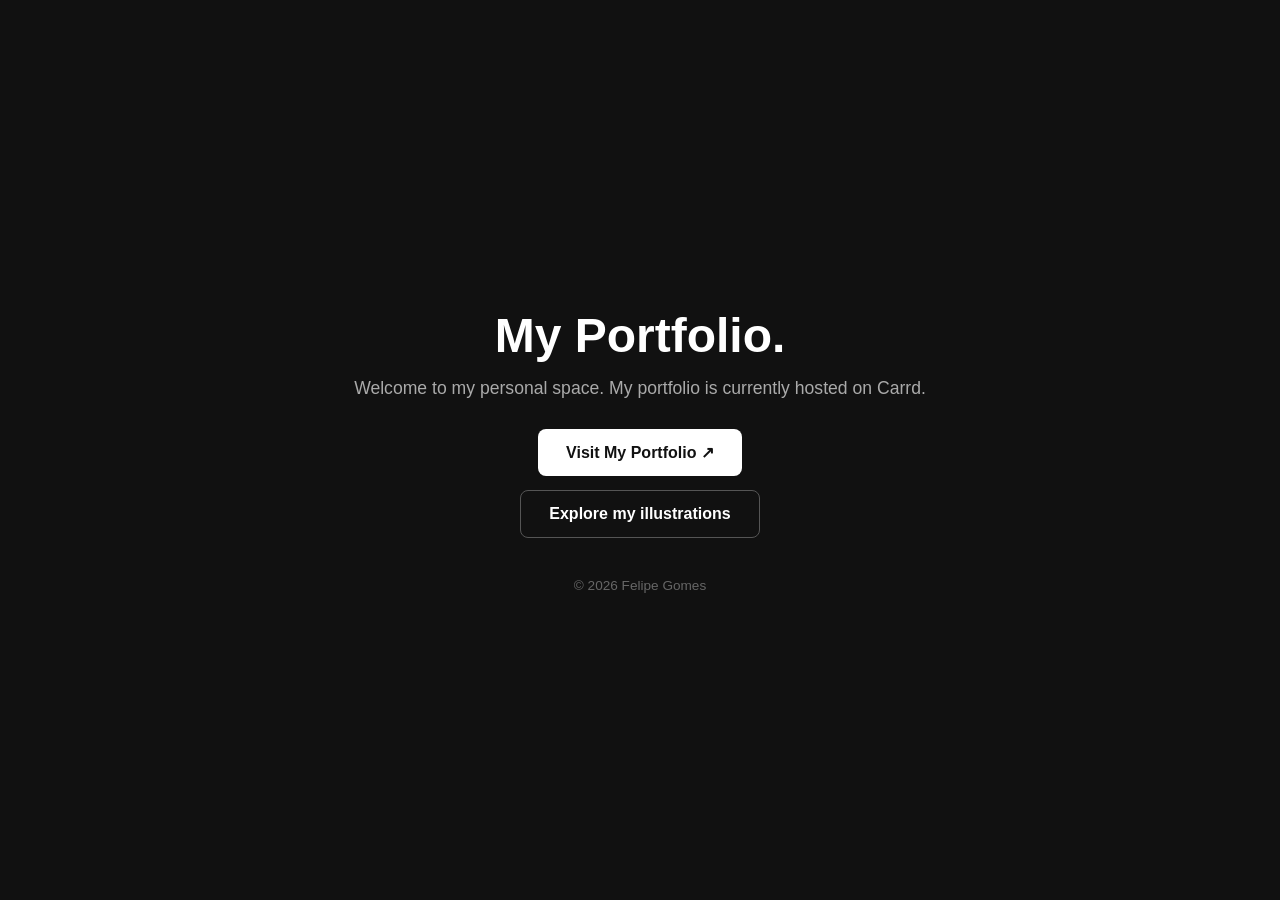
==== index.html @ 2821dc59 "Create art page" ====
<!DOCTYPE html>
<html lang="en">
<head>
  <meta charset="UTF-8">
  <meta name="viewport" content="width=device-width, initial-scale=1.0">
  <title>My Portfolio</title>

  <style>
    * {
      margin: 0;
      padding: 0;
      box-sizing: border-box;
    }

    body {
      font-family: Arial, sans-serif;
      background: #111;
      color: #fff;
      min-height: 100vh;
      display: flex;
      justify-content: center;
      align-items: center;
      text-align: center;
      padding: 20px;
    }

    .container {
      max-width: 600px;
    }

    h1 {
      font-size: 3rem;
      margin-bottom: 15px;
    }

    p {
      color: #aaa;
      font-size: 1.1rem;
      margin-bottom: 30px;
    }

    a {
      display: inline-block;
      background: #fff;
      color: #111;
      padding: 14px 28px;
      border-radius: 8px;
      text-decoration: none;
      font-weight: bold;
      transition: 0.3s;
    }

    a:hover {
      background: #ccc;
      transform: translateY(-3px);
    }

    .gallery-link {
      display: block;
      width: fit-content;
      margin: 14px auto 0;
      border: 1px solid #555;
      background: transparent;
      color: #fff;
    }

    .gallery-link:hover {
      background: #292929;
    }

    footer {
      margin-top: 40px;
      font-size: 0.85rem;
      color: #666;
    }
  </style>
</head>

<body>
  <main class="container">
    <h1>My Portfolio.</h1>
    <p>
      Welcome to my personal space.
      My portfolio is currently hosted on Carrd.
    </p>

    <a href="https://satsuyafrango.carrd.co/"
       target="_blank"
       rel="noopener noreferrer">
      Visit My Portfolio ↗
    </a>

    <a class="gallery-link" href="artpage.html">
      Explore my illustrations
    </a>

    <footer>
      © 2026 Felipe Gomes
    </footer>
  </main>
</body>
</html>
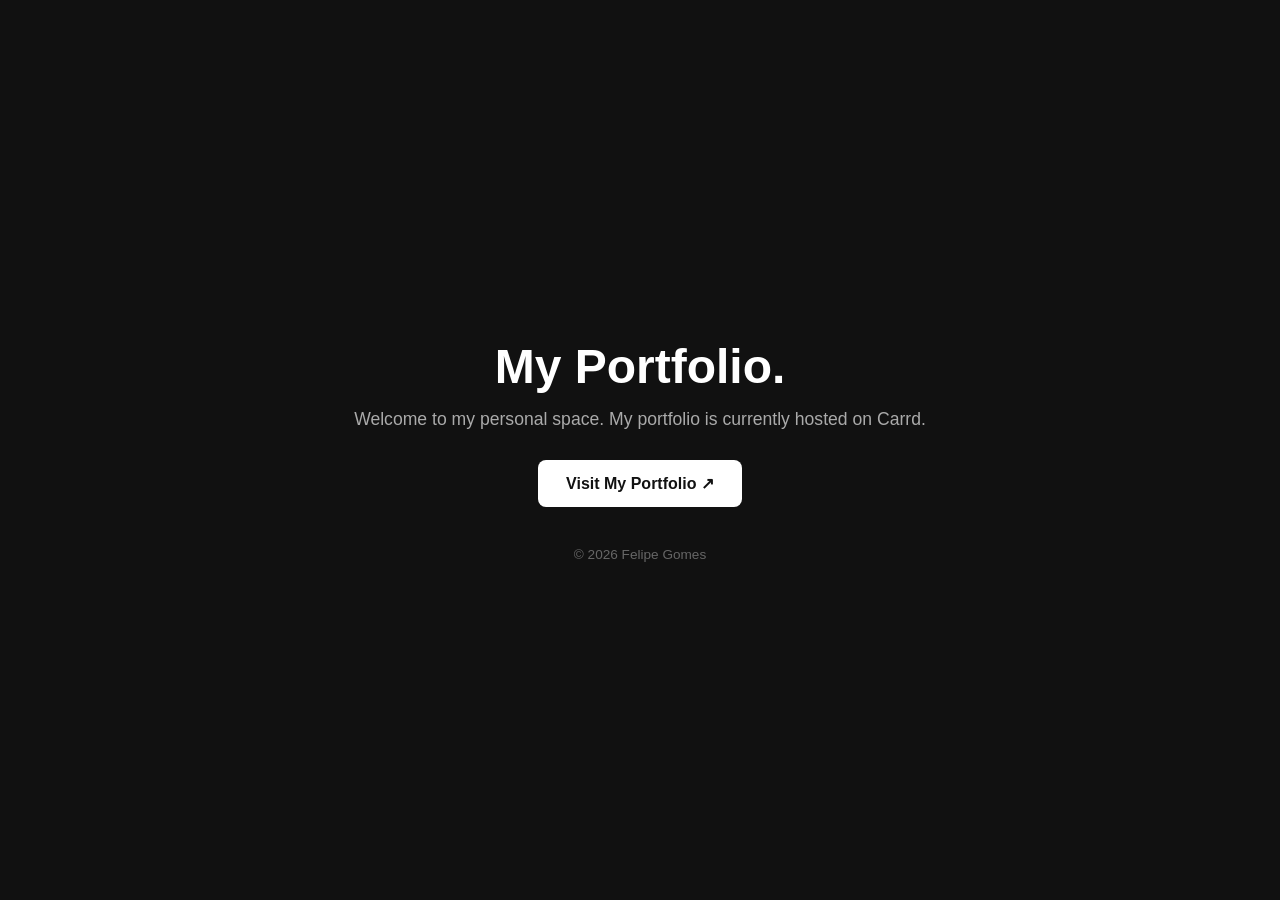
==== commit 7f6ea3aa: "Update art page" ====
--- a/index.html
+++ b/index.html
@@ -91,9 +91,11 @@
       Visit My Portfolio ↗
     </a>
 
+    <!-- Illustrations link hidden for now; the gallery is reachable directly at /artpage.html
     <a class="gallery-link" href="artpage.html">
       Explore my illustrations
     </a>
+    -->
 
     <footer>
       © 2026 Felipe Gomes
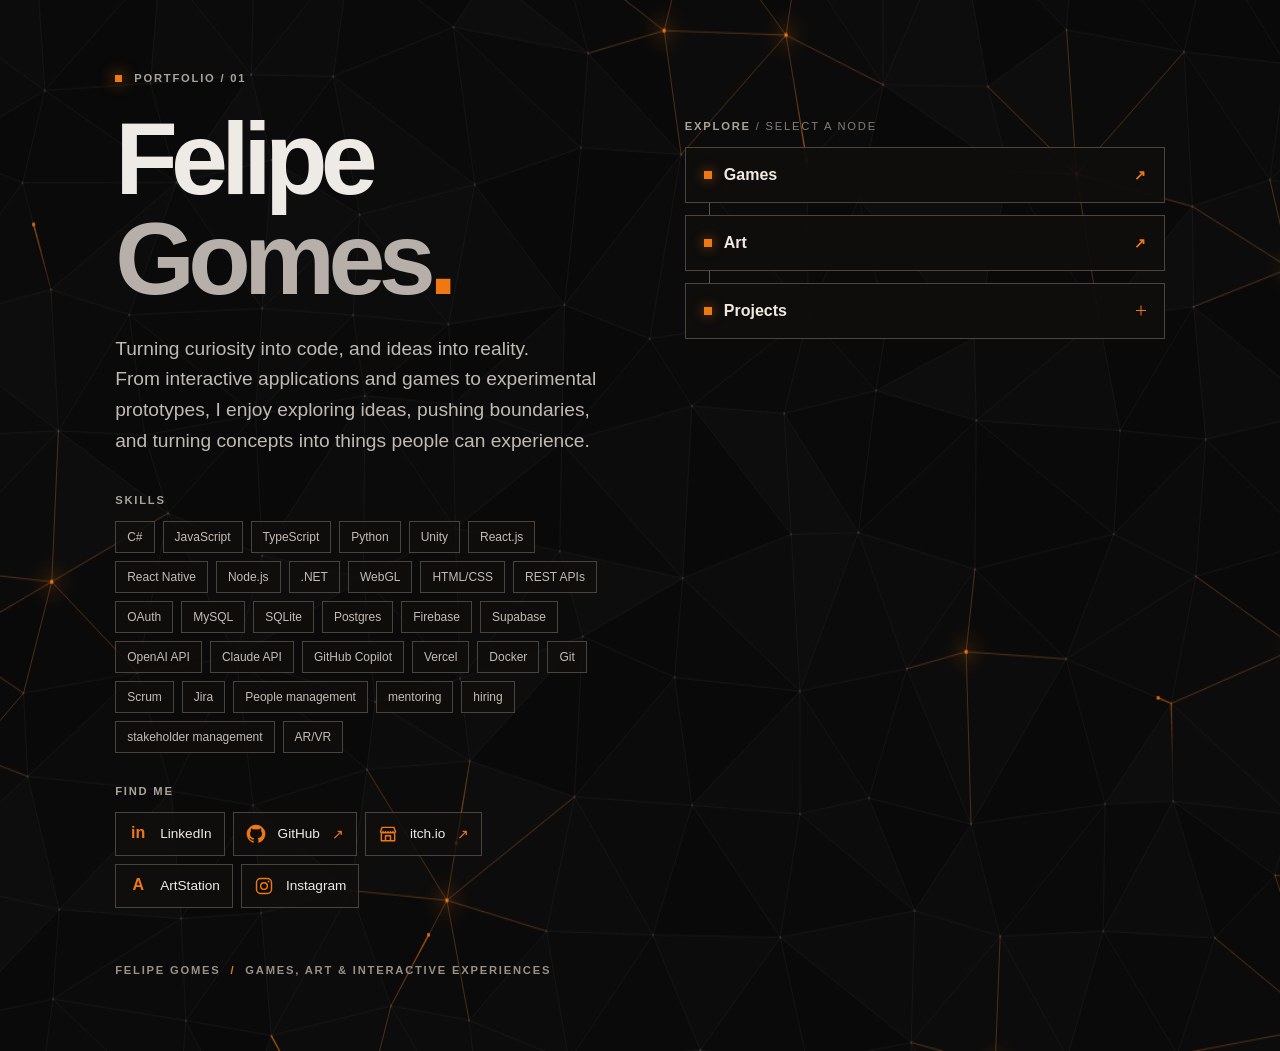
==== commit b261a7f2: "Upload first version" ====
--- a/index.html
+++ b/index.html
@@ -1,105 +1,135 @@
-
 <!DOCTYPE html>
 <html lang="en">
 <head>
   <meta charset="UTF-8">
-  <meta name="viewport" content="width=device-width, initial-scale=1.0">
-  <title>My Portfolio</title>
+  <meta name="viewport" content="width=device-width, initial-scale=1, viewport-fit=cover">
+  <meta name="color-scheme" content="dark">
+  <title>Felipe Gomes | Portfolio example</title>
+  <link rel="stylesheet" href="main_placeholder.css">
+  <link rel="stylesheet" href="portfolio_games.css">
+</head>
+<body data-game-embedded>
+  <canvas id="grid" aria-hidden="true"></canvas>
+  <main class="portfolio">
+    <div class="portfolio-content">
+      <header class="intro">
+        <p class="eyebrow"><span class="eyebrow-marker" aria-hidden="true"></span> Portfolio / 01</p>
+        <h1>Felipe <span class="surname">Gomes</span><span class="title-dot">.</span></h1>
+        <p class="intro-description">Turning curiosity into code, and ideas into reality.<br>From interactive applications and games to experimental prototypes, I enjoy exploring ideas, pushing boundaries, and turning concepts into things people can experience.</p>
+        <div class="skills">
+          <p class="section-label">Skills</p>
+          <ul aria-label="Skills">
+            <li>C#</li><li>JavaScript</li><li>TypeScript</li><li>Python</li>
+            <li>Unity</li><li>React.js</li><li>React Native</li><li>Node.js</li><li>.NET</li><li>WebGL</li><li>HTML/CSS</li><li>REST APIs</li><li>OAuth</li>
+            <li>MySQL</li><li>SQLite</li><li>Postgres</li><li>Firebase</li><li>Supabase</li>
+            <li>OpenAI API</li><li>Claude API</li><li>GitHub Copilot</li>
+            <li>Vercel</li><li>Docker</li><li>Git</li>
+            <li>Scrum</li><li>Jira</li>
+            <li>People management</li><li>mentoring</li><li>hiring</li><li>stakeholder management</li>
+            <li>AR/VR</li>
+          </ul>
+        </div>
+        <nav class="social-links" aria-label="Social profiles">
+          <p class="section-label">Find me</p>
+          <ul>
+            <li><span class="social-link" href="https://www.linkedin.com/in/felipegml/" target="_blank" rel="noopener noreferrer"><span class="social-icon social-letters" aria-hidden="true">in</span> LinkedIn</span></li>
+            <li><a class="social-link" href="https://github.com/felipegml" target="_blank" rel="noopener noreferrer"><svg class="social-icon" viewBox="0 0 24 24" aria-hidden="true"><path fill="currentColor" d="M12 .8a11.2 11.2 0 0 0-3.54 21.83c.56.1.76-.24.76-.54v-2.1c-3.12.68-3.78-1.32-3.78-1.32-.51-1.29-1.24-1.63-1.24-1.63-1.02-.7.08-.68.08-.68 1.13.08 1.72 1.16 1.72 1.16 1 1.72 2.64 1.22 3.28.93.1-.73.39-1.22.71-1.5-2.49-.28-5.1-1.24-5.1-5.54 0-1.23.43-2.24 1.15-3.02-.12-.28-.5-1.42.11-2.97 0 0 .94-.3 3.08 1.15a10.7 10.7 0 0 1 5.6 0c2.13-1.45 3.07-1.15 3.07-1.15.62 1.55.23 2.69.11 2.97.72.78 1.15 1.79 1.15 3.02 0 4.31-2.62 5.25-5.12 5.53.4.35.76 1.03.76 2.08v3.07c0 .3.2.65.77.54A11.2 11.2 0 0 0 12 .8Z"/></svg> GitHub <span class="node-arrow" aria-hidden="true">↗</span></a></li>
+            <li><a class="social-link" href="https://satsuyafrango.itch.io/" target="_blank" rel="noopener noreferrer"><svg class="social-icon" viewBox="0 0 24 24" aria-hidden="true"><path d="M3 9 5 4h14l2 5M4 10v10h16V10M3 9c0 2 3 2 3 0 0 2 3 2 3 0 0 2 3 2 3 0 0 2 3 2 3 0 0 2 3 2 3 0 0 2 3 2 3 0M9 20v-6h6v6" fill="none" stroke="currentColor" stroke-linecap="round" stroke-linejoin="round" stroke-width="1.7"/></svg> itch.io <span class="node-arrow" aria-hidden="true">↗</span></a></li>
+            <li><span class="social-link" href="https://www.artstation.com/satsuyafrango" target="_blank" rel="noopener noreferrer"><span class="social-icon social-letters" aria-hidden="true">A</span> ArtStation</span></li>
+            <li><span class="social-link" href="https://www.instagram.com/satsuyafrango.art/" target="_blank" rel="noopener noreferrer"><svg class="social-icon" viewBox="0 0 24 24" aria-hidden="true"><rect x="3" y="3" width="18" height="18" rx="5" fill="none" stroke="currentColor" stroke-width="1.7"/><circle cx="12" cy="12" r="4" fill="none" stroke="currentColor" stroke-width="1.7"/><circle cx="17.5" cy="6.5" r="1" fill="currentColor"/></svg> Instagram</span></li>
+          </ul>
+        </nav>
+      </header>
 
-  <style>
-    * {
-      margin: 0;
-      padding: 0;
-      box-sizing: border-box;
-    }
-
-    body {
-      font-family: Arial, sans-serif;
-      background: #111;
-      color: #fff;
-      min-height: 100vh;
-      display: flex;
-      justify-content: center;
-      align-items: center;
-      text-align: center;
-      padding: 20px;
-    }
-
-    .container {
-      max-width: 600px;
-    }
-
-    h1 {
-      font-size: 3rem;
-      margin-bottom: 15px;
-    }
-
-    p {
-      color: #aaa;
-      font-size: 1.1rem;
-      margin-bottom: 30px;
-    }
-
-    a {
-      display: inline-block;
-      background: #fff;
-      color: #111;
-      padding: 14px 28px;
-      border-radius: 8px;
-      text-decoration: none;
-      font-weight: bold;
-      transition: 0.3s;
-    }
-
-    a:hover {
-      background: #ccc;
-      transform: translateY(-3px);
-    }
-
-    .gallery-link {
-      display: block;
-      width: fit-content;
-      margin: 14px auto 0;
-      border: 1px solid #555;
-      background: transparent;
-      color: #fff;
-    }
-
-    .gallery-link:hover {
-      background: #292929;
-    }
-
-    footer {
-      margin-top: 40px;
-      font-size: 0.85rem;
-      color: #666;
-    }
-  </style>
-</head>
-
-<body>
-  <main class="container">
-    <h1>My Portfolio.</h1>
-    <p>
-      Welcome to my personal space.
-      My portfolio is currently hosted on Carrd.
-    </p>
-
-    <a href="https://satsuyafrango.carrd.co/"
-       target="_blank"
-       rel="noopener noreferrer">
-      Visit My Portfolio ↗
-    </a>
-
-    <!-- Illustrations link hidden for now; the gallery is reachable directly at /artpage.html
-    <a class="gallery-link" href="artpage.html">
-      Explore my illustrations
-    </a>
-    -->
-
-    <footer>
-      © 2026 Felipe Gomes
-    </footer>
+      <nav class="explore" aria-label="Portfolio sections">
+        <p class="section-label">Explore <span> / select a node</span></p>
+        <ul class="section-nodes">
+          <li><a class="node" href="gamepage.html" data-section="games"><span class="node-marker" aria-hidden="true"></span><span>Games</span><span class="node-arrow" aria-hidden="true">↗</span></a></li>
+          <li><a class="node" href="artpage.html"><span class="node-marker" aria-hidden="true"></span><span>Art</span><span class="node-arrow" aria-hidden="true">↗</span></a></li>
+          <li class="project-branch">
+            <button class="node node-toggle" type="button" aria-expanded="true" aria-controls="project-nodes">
+              <span class="node-marker" aria-hidden="true"></span><span>Projects</span><span class="node-plus" aria-hidden="true"></span>
+            </button>
+            <div class="child-branch" id="project-nodes">
+              <ul class="child-nodes">
+                <li><a class="node child-node" href="portfolio_placeholder.html?section=ar" data-section="ar"><span class="node-marker" aria-hidden="true"></span><span>AR</span><span class="node-arrow" aria-hidden="true">↗</span></a></li>
+                <li><a class="node child-node" href="portfolio_placeholder.html?section=vr" data-section="vr"><span class="node-marker" aria-hidden="true"></span><span>VR</span><span class="node-arrow" aria-hidden="true">↗</span></a></li>
+                <li><a class="node child-node" href="portfolio_placeholder.html?section=prototype" data-section="prototype"><span class="node-marker" aria-hidden="true"></span><span>Prototype</span><span class="node-arrow" aria-hidden="true">↗</span></a></li>
+              </ul>
+            </div>
+          </li>
+        </ul>
+      </nav>
+      <p class="footer-note">Felipe Gomes <span aria-hidden="true">/</span> Games, art &amp; interactive experiences</p>
+    </div>
+    <section class="placeholder-content" id="section-view" aria-labelledby="section-title" hidden>
+      <p class="eyebrow"><span class="eyebrow-marker" aria-hidden="true"></span> Portfolio / Coming soon</p>
+      <h1 id="section-title" tabindex="-1"><span id="section-name"></span><span class="title-dot">.</span></h1>
+      <p class="intro-description">This is a placeholder for future work. There is more to come.</p>
+      <a class="node home-button" href="main_placeholder.html" data-home aria-label="Back to portfolio"><svg viewBox="0 0 24 24" width="22" height="22" aria-hidden="true"><path d="M3 10.5 12 3l9 7.5M5.5 9.5V21h13V9.5M9.5 21v-7h5v7" fill="none" stroke="currentColor" stroke-linecap="round" stroke-linejoin="round" stroke-width="1.7"/></svg></a>
+    </section>
+    <section class="games-view" id="games-view" aria-labelledby="games-title" hidden>
+      <header class="games-header">
+        <div>
+          <p class="eyebrow"><span class="eyebrow-marker" aria-hidden="true"></span> Portfolio / Selected work</p>
+          <h1 id="games-title" tabindex="-1">Games<span class="title-dot">.</span></h1>
+        </div>
+        <a class="node home-button" href="main_placeholder.html" data-home aria-label="Back to portfolio"><svg viewBox="0 0 24 24" width="22" height="22" aria-hidden="true"><path d="M3 10.5 12 3l9 7.5M5.5 9.5V21h13V9.5M9.5 21v-7h5v7" fill="none" stroke="currentColor" stroke-linecap="round" stroke-linejoin="round" stroke-width="1.7"/></svg></a>
+      </header>
+      <div class="carousel-section" aria-label="Games">
+        <div class="carousel-frame">
+          <div class="carousel-viewport" id="carouselViewport" role="region" aria-label="Game carousel" aria-describedby="carouselHint" tabindex="0">
+            <div class="carousel-track" id="carouselTrack"></div>
+          </div>
+        </div>
+        <p class="carousel-status" id="carouselStatus" aria-live="polite" aria-atomic="true"></p>
+        <p class="carousel-hint" id="carouselHint">Drag, swipe, or use the arrow keys to browse. Select a game to see more.</p>
+      </div>
+      <p class="page-error" id="pageError" role="alert" hidden></p>
+      <p class="footer-note">&copy; 2026 Felipe Gomes - @satsuyafrango. All rights reserved.</p>
+    </section>
+    <section class="project-view" id="project-view" aria-labelledby="project-title" hidden>
+      <header class="games-header">
+        <div>
+          <p class="eyebrow"><span class="eyebrow-marker" aria-hidden="true"></span> Portfolio / Selected work</p>
+          <h1 id="project-title" tabindex="-1"><span id="project-name"></span><span class="title-dot">.</span></h1>
+        </div>
+        <a class="node home-button" href="main_placeholder.html" data-home aria-label="Back to portfolio"><svg viewBox="0 0 24 24" width="22" height="22" aria-hidden="true"><path d="M3 10.5 12 3l9 7.5M5.5 9.5V21h13V9.5M9.5 21v-7h5v7" fill="none" stroke="currentColor" stroke-linecap="round" stroke-linejoin="round" stroke-width="1.7"/></svg></a>
+      </header>
+      <div class="project-layout">
+        <div class="project-copy">
+          <p class="section-label">About the project</p>
+          <p class="intro-description" id="project-description"></p>
+        </div>
+        <div class="project-video">
+          <p class="section-label">Project video</p>
+          <div class="video-frame" id="project-player"><p>Project video not yet available.</p></div>
+        </div>
+      </div>
+      <p class="footer-note">&copy; 2026 Felipe Gomes - @satsuyafrango. All rights reserved.</p>
+    </section>
   </main>
+  <section class="game-details" id="gameDetails" role="dialog" aria-modal="true" aria-labelledby="detailsTitle" hidden>
+    <div class="details-panel">
+      <button class="details-close" id="closeDetails" type="button" aria-label="Close game details">×</button>
+      <div class="details-layout">
+        <div class="details-copy">
+          <p class="section-label">About the game</p>
+          <h2 id="detailsTitle"></h2>
+          <p class="details-description" id="detailsDescription"></p>
+          <a class="play-link" id="playLink" target="_blank" rel="noopener noreferrer"></a>
+        </div>
+        <div class="details-gallery">
+          <h3>Gallery</h3>
+          <div class="game-grid" id="gameGrid"></div>
+        </div>
+      </div>
+    </div>
+  </section>
+  <script src="game-data.js"></script>
+  <script src="main_placeholder.js"></script>
+  <script src="gamepage.js"></script>
+  <script src="portfolio_projects.js"></script>
+  <script src="portfolio_navigation.js"></script>
 </body>
 </html>
--- a/main_placeholder.css
+++ b/main_placeholder.css
@@ -0,0 +1,337 @@
+:root {
+  color-scheme: dark;
+  font-family: Arial, sans-serif;
+  background: #080808;
+  color: #eeeae6;
+}
+
+* { box-sizing: border-box; }
+
+html, body {
+  margin: 0;
+  min-height: 100%;
+}
+
+html { overflow-x: clip; }
+
+body {
+  background: #080808;
+  container-type: inline-size;
+  -webkit-user-select: none;
+  user-select: none;
+}
+
+#grid {
+  position: fixed;
+  inset: 0;
+  width: 100%;
+  height: 100%;
+  display: block;
+}
+
+.portfolio {
+  position: relative;
+  min-height: 100vh;
+  min-height: 100svh;
+  display: flex;
+  align-items: center;
+  padding: 72px clamp(24px, 9vw, 150px);
+  pointer-events: none;
+}
+
+.portfolio-content {
+  width: 100%;
+  max-width: 1500px;
+  margin-inline: auto;
+  display: grid;
+  grid-template-columns: repeat(2, minmax(0, 1fr));
+  column-gap: clamp(40px, 6vw, 100px);
+  align-items: start;
+}
+.portfolio-content[hidden], .placeholder-content[hidden] { display: none; }
+
+.intro, .explore, .footer-note, .placeholder-content {
+  pointer-events: auto;
+}
+
+.intro { max-width: 700px; }
+
+.eyebrow, .section-label, .footer-note {
+  color: #aaa39c;
+  font-size: 0.7rem;
+  font-weight: 700;
+  letter-spacing: 0.16em;
+  text-transform: uppercase;
+}
+
+.eyebrow {
+  display: flex;
+  align-items: center;
+  gap: 12px;
+  margin: 0 0 25px;
+}
+
+.eyebrow-marker {
+  width: 7px;
+  height: 7px;
+  background: #f07813;
+  box-shadow: 0 0 16px #f07813;
+}
+
+h1 {
+  margin: 0;
+  font-size: clamp(3.2rem, 8vw, 7rem);
+  line-height: 0.98;
+  letter-spacing: -0.065em;
+}
+
+h1 > .surname, h1 > #section-name { color: #b7b0aa; }
+h1 .title-dot { color: #f07813; }
+
+.intro-description {
+  max-width: 580px;
+  margin: 24px 0 0;
+  color: #c0bab4;
+  font-size: clamp(1rem, 1.5vw, 1.2rem);
+  line-height: 1.6;
+}
+
+.skills { margin-top: 37px; }
+.section-label { margin: 0 0 15px; }
+.section-label > span:not(.glitch-text):not(.screen-reader-text) { color: #827c76; font-weight: 400; }
+
+.skills ul, .section-nodes, .child-nodes {
+  list-style: none;
+  padding: 0;
+  margin: 0;
+}
+
+.skills ul { display: flex; flex-wrap: wrap; gap: 8px; }
+.skills li {
+  padding: 8px 11px;
+  border: 1px solid #49433e;
+  color: #c4bcb5;
+  background: rgba(15, 14, 13, 0.8);
+  font-size: 0.75rem;
+}
+.social-links { margin-top: 32px; }
+.social-links ul { display: flex; flex-wrap: wrap; gap: 8px; list-style: none; padding: 0; margin: 0; }
+.social-link {
+  display: flex;
+  align-items: center;
+  gap: 12px;
+  min-height: 44px;
+  padding: 9px 12px;
+  border: 1px solid #49433e;
+  background: rgba(15, 14, 13, 0.8);
+  color: #eeeae6;
+  font-size: 0.85rem;
+  text-decoration: none;
+}
+a.social-link:hover, a.social-link:focus-visible { border-color: #f07813; background: #21170f; }
+a.social-link:focus-visible { outline: 2px solid #ffad63; outline-offset: 4px; }
+.social-icon { width: 20px; height: 20px; flex: 0 0 20px; color: #f07813; }
+.social-letters { font-size: 1rem; font-weight: 700; text-align: center; }
+.social-unavailable { color: #aaa39c; }
+
+.explore { margin-top: 48px; }
+.section-nodes {
+  display: flex;
+  flex-direction: column;
+  align-items: flex-start;
+  gap: 12px;
+  min-height: 390px;
+}
+
+.section-nodes > li { position: relative; }
+.section-nodes > li:not(:last-child)::after {
+  position: absolute;
+  top: 100%;
+  left: 24px;
+  height: 12px;
+  border-left: 1px solid #625344;
+  content: "";
+}
+
+.node {
+  display: inline-flex;
+  align-items: center;
+  gap: 12px;
+  width: 190px;
+  max-width: 100%;
+  min-height: 56px;
+  padding: 0 18px;
+  border: 1px solid #4d443d;
+  background: rgba(15, 14, 13, 0.92);
+  color: #f0e9e2;
+  font: inherit;
+  font-size: 1rem;
+  font-weight: 700;
+  text-decoration: none;
+  cursor: pointer;
+  transition: border-color 160ms ease, color 160ms ease, background 160ms ease;
+}
+
+.node:hover, .node:focus-visible {
+  border-color: #f07813;
+  background: #21170f;
+  color: #fff;
+}
+
+.node:focus-visible { outline: 2px solid #ffad63; outline-offset: 4px; }
+.home-button { width: 56px; padding: 0; justify-content: center; flex: none; }
+.node-marker {
+  width: 8px;
+  height: 8px;
+  flex: 0 0 8px;
+  border: 1px solid #f07813;
+  background: #f07813;
+  box-shadow: 0 0 12px rgba(240, 120, 19, 0.6);
+}
+.node-arrow { margin-left: auto; color: #f07813; font-size: 0.85rem; }
+.node-plus { width: 10px; height: 10px; position: relative; margin-left: auto; }
+.node-plus::before, .node-plus::after {
+  position: absolute;
+  top: 4px;
+  left: 0;
+  width: 10px;
+  border-top: 1px solid #f07813;
+  content: "";
+}
+.node-plus::after { transform: rotate(90deg); }
+.node-toggle[aria-expanded="true"] .node-plus::after { transform: none; }
+
+.child-branch {
+  display: grid;
+  grid-template-rows: 1fr;
+  opacity: 1;
+  transition: grid-template-rows 300ms ease, opacity 300ms ease;
+}
+.node-toggle[aria-expanded="false"] + .child-branch {
+  grid-template-rows: 0fr;
+  opacity: 0;
+}
+.child-nodes {
+  position: relative;
+  min-height: 0;
+  overflow: hidden;
+  margin: 0 0 0 24px;
+  padding: 0 0 0 20px;
+}
+.child-nodes::before {
+  position: absolute;
+  top: 0;
+  left: 0;
+  height: 39px;
+  border-left: 1px solid #625344;
+  content: "";
+}
+.child-nodes li { position: relative; margin-bottom: 8px; }
+.child-nodes li:first-child { margin-top: 14px; }
+.child-nodes li:last-child { margin-bottom: 0; }
+.child-nodes li:not(:last-child)::after {
+  position: absolute;
+  top: 25px;
+  left: -20px;
+  height: calc(100% + 8px);
+  border-left: 1px solid #625344;
+  content: "";
+}
+.child-nodes li::before {
+  position: absolute;
+  top: 25px;
+  right: 100%;
+  width: 20px;
+  border-top: 1px solid #625344;
+  content: "";
+}
+.child-node { width: 170px; min-height: 50px; font-size: 0.9rem; }
+.child-node .node-marker { width: 6px; height: 6px; flex-basis: 6px; background: transparent; }
+
+.footer-note { grid-column: 1 / -1; margin: 54px 0 0; color: #99918a; line-height: 1.6; }
+.footer-note > span:not(.glitch-text):not(.screen-reader-text) { color: #f07813; padding: 0 5px; }
+.placeholder-content { max-width: 660px; }
+.placeholder-content h1 { font-size: clamp(3rem, 7vw, 6rem); }
+.placeholder-content .node { margin-top: 32px; }
+
+@media (min-width: 901px) {
+  .explore { justify-self: end; width: min(100%, 480px); }
+  .section-nodes > li { width: min(100%, 480px); }
+  .section-nodes > li > .node { width: 100%; }
+  .child-node { width: 100%; }
+}
+
+.screen-reader-text {
+  position: absolute;
+  width: 1px;
+  height: 1px;
+  padding: 0;
+  margin: -1px;
+  overflow: hidden;
+  clip: rect(0, 0, 0, 0);
+  white-space: nowrap;
+  border: 0;
+}
+
+.view-leaving .glitch-char { animation: glitch-fade-out 220ms steps(1, end) var(--glitch-delay) both; }
+.view-entering .glitch-char { animation: glitch-fade-in 220ms steps(1, end) var(--glitch-delay) both; }
+.view-leaving .node, .view-leaving .skills li,
+.view-entering .node, .view-entering .skills li {
+  animation: glitch-frame 420ms steps(1, end) both;
+}
+.view-leaving .node-marker, .view-leaving .node-plus, .view-leaving .eyebrow-marker {
+  animation: glitch-fade-out 220ms steps(1, end) 80ms both;
+}
+.view-entering .node-marker, .view-entering .node-plus, .view-entering .eyebrow-marker {
+  animation: glitch-fade-in 220ms steps(1, end) 80ms both;
+}
+.portfolio-content, .placeholder-content { position: relative; }
+.view-leaving::after, .view-entering::after {
+  position: absolute;
+  inset: 0;
+  pointer-events: none;
+  content: "";
+  background:
+    linear-gradient(90deg, transparent 4%, #37c6ff 20%, transparent 42%) 0 18% / 100% 2px no-repeat,
+    linear-gradient(90deg, transparent 35%, #f05ada 63%, transparent 78%) 0 45% / 100% 3px no-repeat,
+    linear-gradient(90deg, transparent 12%, #f07813 38%, transparent 60%) 0 72% / 100% 2px no-repeat;
+  animation: glitch-streaks 420ms steps(1, end) both;
+}
+@keyframes glitch-fade-out {
+  0% { opacity: 1; }
+  25% { opacity: 0.25; }
+  45% { opacity: 0.8; }
+  70%, 100% { opacity: 0; }
+}
+@keyframes glitch-fade-in {
+  0% { opacity: 0; }
+  30% { opacity: 0.7; }
+  50% { opacity: 0.15; }
+  75%, 100% { opacity: 1; }
+}
+@keyframes glitch-frame {
+  0%, 100% { border-color: #4d443d; }
+  25% { border-color: #37c6ff; }
+  50% { border-color: transparent; background: transparent; }
+  75% { border-color: #f05ada; }
+}
+@keyframes glitch-streaks {
+  0%, 20%, 55%, 100% { opacity: 0; }
+  25%, 65% { opacity: 0.7; }
+  40%, 80% { opacity: 0.2; }
+}
+
+@media (max-width: 900px) {
+  .portfolio-content { grid-template-columns: 1fr; }
+}
+
+@media (max-width: 600px) {
+  .portfolio { align-items: flex-start; padding: 68px 24px 48px; }
+  .portfolio:has(.games-view:not([hidden])) { padding-top: 24px; padding-bottom: 20px; }
+  .footer-note { margin-top: 40px; }
+}
+
+@media (prefers-reduced-motion: reduce) {
+  .node, .child-branch { transition: none; }
+  .view-leaving *, .view-entering *, .view-leaving::after, .view-entering::after { animation: none; }
+}
--- a/portfolio_games.css
+++ b/portfolio_games.css
@@ -0,0 +1,183 @@
+.games-view, .project-view {
+  position: relative;
+  width: 100%;
+  max-width: 1500px;
+  min-width: 0;
+  margin: 0 auto;
+  pointer-events: auto;
+  --game-card-width: min(65vw, 760px);
+}
+
+.games-view[hidden], .project-view[hidden], .game-details[hidden], .page-error[hidden] { display: none; }
+.games-header { display: flex; justify-content: space-between; align-items: flex-start; gap: 24px; }
+.games-header h1 { font-size: clamp(3rem, 6vw, 5.5rem); }
+.carousel-section { margin-top: 40px; }
+.carousel-frame {
+  position: relative;
+  left: 50%;
+  width: 100vw;
+  width: 100cqw;
+  transform: translateX(-50%);
+}
+.carousel-viewport {
+  overflow-x: auto;
+  overscroll-behavior-x: contain;
+  scroll-snap-type: x mandatory;
+  scrollbar-width: none;
+  cursor: grab;
+  touch-action: pan-x pan-y;
+}
+.carousel-viewport::-webkit-scrollbar { display: none; }
+.carousel-viewport.is-dragging, .carousel-viewport.is-centering { scroll-snap-type: none; }
+.carousel-viewport.is-dragging { cursor: grabbing; user-select: none; }
+.carousel-track {
+  display: flex;
+  gap: clamp(16px, 3vw, 36px);
+  width: max-content;
+  min-width: 100%;
+  padding: 6px max(0px, (100% - var(--game-card-width)) / 2);
+}
+.game-card {
+  flex: none;
+  width: var(--game-card-width);
+  padding: 0 0 10px;
+  border: 0;
+  background: transparent;
+  color: #eeeae6;
+  font: inherit;
+  text-align: left;
+  scroll-snap-align: center;
+  cursor: pointer;
+}
+.game-card:focus-visible, .carousel-viewport:focus-visible,
+.details-close:focus-visible, .play-link:focus-visible {
+  outline: 2px solid #ffad63;
+  outline-offset: 4px;
+}
+.game-card img {
+  display: block;
+  width: 100%;
+  aspect-ratio: 16 / 9;
+  object-fit: contain;
+  border: 1px solid #625344;
+  background: #101010;
+  pointer-events: none;
+}
+.card-title, .card-description { display: block; }
+.card-title { margin-top: 20px; font-size: clamp(1.4rem, 3vw, 2.2rem); font-weight: 700; }
+.card-description {
+  display: -webkit-box;
+  overflow: hidden;
+  -webkit-box-orient: vertical;
+  -webkit-line-clamp: 2;
+  margin-top: 8px;
+  color: #c0bab4;
+  line-height: 1.5;
+}
+.carousel-status { position: absolute; width: 1px; height: 1px; overflow: hidden; clip: rect(0, 0, 0, 0); }
+.carousel-hint { color: #aaa39c; font-size: 0.8rem; line-height: 1.5; transition: opacity 220ms ease; }
+.carousel-hint.is-browsing { opacity: 0; }
+.page-error { color: #ffb1a3; }
+.games-view .footer-note { margin-top: 30px; }
+.project-layout {
+  display: grid;
+  grid-template-columns: repeat(2, minmax(0, 1fr));
+  gap: clamp(32px, 6vw, 100px);
+  margin-top: clamp(48px, 8vh, 90px);
+  align-items: start;
+}
+.project-copy .intro-description { margin-top: 0; white-space: pre-line; }
+.video-frame {
+  display: grid;
+  width: 100%;
+  aspect-ratio: 16 / 9;
+  place-items: center;
+  border: 1px solid #625344;
+  background: rgba(15, 14, 13, 0.94);
+  color: #c0bab4;
+  text-align: center;
+}
+.video-frame p { padding: 20px; line-height: 1.5; }
+.video-frame iframe { width: 100%; height: 100%; border: 0; }
+.video-fallback { position: relative; display: grid; width: 100%; height: 100%; place-items: center; color: #fff; text-decoration: none; }
+.video-fallback img { position: absolute; width: 100%; height: 100%; object-fit: cover; }
+.video-fallback span { position: relative; padding: 12px 16px; background: rgba(0, 0, 0, 0.85); border: 1px solid #f07813; }
+.video-fallback:focus-visible { outline: 2px solid #ffad63; outline-offset: 4px; }
+.project-view .footer-note { margin-top: 54px; }
+
+.game-details {
+  position: fixed;
+  z-index: 10;
+  inset: 0;
+  display: flex;
+  overflow-y: auto;
+  overscroll-behavior: contain;
+  padding: clamp(16px, 3vw, 36px);
+  background: rgba(0, 0, 0, 0.72);
+}
+body.has-open-details { overflow: hidden; }
+.details-panel {
+  width: min(100%, 1200px);
+  margin: auto;
+  padding: clamp(20px, 3vw, 40px);
+  border: 1px solid #625344;
+  background: #10100f;
+  box-shadow: 0 24px 80px rgba(0, 0, 0, 0.55);
+}
+.details-close {
+  display: block;
+  width: 48px;
+  height: 48px;
+  margin-left: auto;
+  border: 1px solid #625344;
+  background: #171513;
+  color: #eeeae6;
+  font-size: 1.7rem;
+  cursor: pointer;
+}
+.details-close:hover, .play-link:hover { border-color: #f07813; }
+.details-layout { display: grid; grid-template-columns: minmax(0, 1fr) minmax(0, 0.65fr); gap: clamp(24px, 5vw, 72px); }
+.details-copy h2 { margin: 0; font-size: clamp(2rem, 4vw, 3.5rem); }
+.details-description { color: #c0bab4; line-height: 1.7; white-space: pre-line; }
+.play-link {
+  display: inline-flex;
+  padding: 16px 20px;
+  border: 1px solid #625344;
+  color: #eeeae6;
+  font-weight: 700;
+  text-decoration: none;
+}
+.details-gallery h3 { margin-top: 0; }
+.game-grid { display: grid; gap: 12px; }
+.game-grid img, .image-placeholder { display: block; width: 100%; aspect-ratio: 16 / 9; object-fit: cover; }
+.image-placeholder { display: grid; place-items: center; padding: 16px; background: #fff; color: #444; text-align: center; }
+.view-entering .game-card { animation: game-fade-in 420ms ease both; }
+.view-leaving .game-card { animation: game-fade-out 420ms ease both; }
+@keyframes game-fade-in { from { opacity: 0; } to { opacity: 1; } }
+@keyframes game-fade-out { from { opacity: 1; } to { opacity: 0; } }
+
+@media (max-width: 600px) {
+  .games-view {
+    display: flex;
+    flex-direction: column;
+    min-height: calc(100svh - 44px);
+    --game-card-width: min(82vw, 42svh);
+  }
+  .games-header { flex-direction: column; gap: 12px; }
+  .games-header .eyebrow { margin-bottom: 12px; }
+  .games-header h1 { font-size: 2.7rem; }
+  .carousel-section { margin-top: auto; padding-top: 14px; }
+  .game-card { padding-bottom: 0; }
+  .card-title { margin-top: 10px; font-size: 1.3rem; }
+  .card-description { margin-top: 4px; font-size: 0.9rem; line-height: 1.35; }
+  .carousel-hint { margin: 10px 0 0; font-size: 0.72rem; }
+  .games-view .footer-note { margin: auto 0 0; padding-top: 14px; font-size: 0.6rem; letter-spacing: 0.08em; }
+  .details-layout { grid-template-columns: 1fr; }
+  .project-layout { grid-template-columns: 1fr; margin-top: 32px; gap: 28px; }
+  .project-view .footer-note { margin-top: 40px; }
+}
+
+@media (prefers-reduced-motion: reduce) {
+  .carousel-hint { transition: none; }
+  .view-entering .game-card, .view-leaving .game-card { animation: none; }
+}
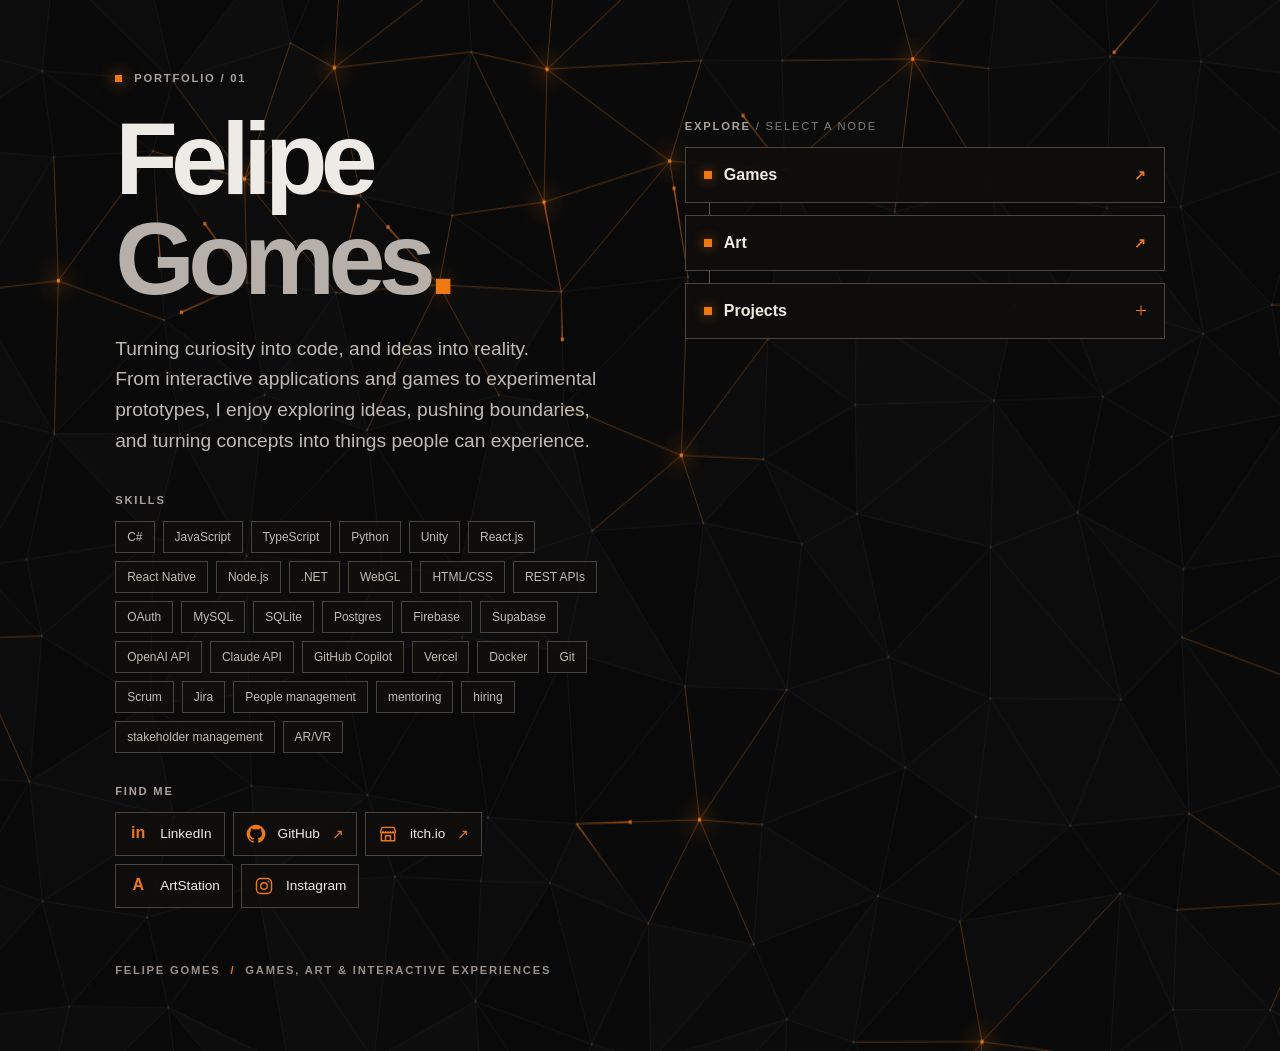
==== commit 2571657e: "Add finance project" ====
--- a/index.html
+++ b/index.html
@@ -54,6 +54,7 @@
               <ul class="child-nodes">
                 <li><a class="node child-node" href="portfolio_placeholder.html?section=ar" data-section="ar"><span class="node-marker" aria-hidden="true"></span><span>AR</span><span class="node-arrow" aria-hidden="true">↗</span></a></li>
                 <li><a class="node child-node" href="portfolio_placeholder.html?section=vr" data-section="vr"><span class="node-marker" aria-hidden="true"></span><span>VR</span><span class="node-arrow" aria-hidden="true">↗</span></a></li>
+                <li><a class="node child-node" href="index.html#financial-app" data-section="financial-app"><span class="node-marker" aria-hidden="true"></span><span>Financial App</span><span class="node-arrow" aria-hidden="true">↗</span></a></li>
                 <li><a class="node child-node" href="portfolio_placeholder.html?section=prototype" data-section="prototype"><span class="node-marker" aria-hidden="true"></span><span>Prototype</span><span class="node-arrow" aria-hidden="true">↗</span></a></li>
               </ul>
             </div>
@@ -99,16 +100,24 @@
       <div class="project-layout">
         <div class="project-copy">
           <p class="section-label">About the project</p>
-          <p class="intro-description" id="project-description"></p>
+          <div class="intro-description" id="project-description"></div>
         </div>
         <div class="project-video">
           <p class="section-label">Project video</p>
           <div class="video-frame" id="project-player"><p>Project video not yet available.</p></div>
         </div>
+        <div class="project-gallery" hidden>
+          <p class="section-label">Project images</p>
+          <div class="project-image-grid" id="project-image-grid"></div>
+        </div>
       </div>
       <p class="footer-note">&copy; 2026 Felipe Gomes - @satsuyafrango. All rights reserved.</p>
     </section>
   </main>
+  <dialog class="project-image-dialog" id="project-image-dialog" aria-label="Project image">
+    <button class="details-close project-image-close" type="button" aria-label="Close image">×</button>
+    <img id="project-dialog-image" alt="">
+  </dialog>
   <section class="game-details" id="gameDetails" role="dialog" aria-modal="true" aria-labelledby="detailsTitle" hidden>
     <div class="details-panel">
       <button class="details-close" id="closeDetails" type="button" aria-label="Close game details">×</button>
--- a/portfolio_games.css
+++ b/portfolio_games.css
@@ -87,6 +87,32 @@
   align-items: start;
 }
 .project-copy .intro-description { margin-top: 0; white-space: pre-line; }
+.project-copy .intro-description > p { margin: 0 0 1em; }
+.project-copy .intro-description > p:last-child { margin-bottom: 0; }
+.project-copy .intro-description a { color: #ffad63; }
+.project-copy .intro-description a:hover { color: #fff; }
+.project-layout.gallery-only { grid-template-columns: minmax(0, 760px); }
+.project-image-grid { display: grid; grid-template-columns: repeat(2, minmax(0, 1fr)); gap: 12px; }
+.project-image-grid button {
+  padding: 0;
+  border: 1px solid #625344;
+  background: #101010;
+  cursor: pointer;
+}
+.project-image-grid button:hover { border-color: #f07813; }
+.project-image-grid button:focus-visible, .project-image-close:focus-visible { outline: 2px solid #ffad63; outline-offset: 4px; }
+.project-image-grid img { display: block; width: 100%; aspect-ratio: 16 / 9; object-fit: contain; }
+.project-image-dialog {
+  max-width: min(90vw, 1000px);
+  max-height: 90vh;
+  padding: 12px;
+  border: 1px solid #625344;
+  background: #10100f;
+  color: #eeeae6;
+}
+.project-image-dialog::backdrop { background: rgba(0, 0, 0, 0.8); }
+.project-image-dialog img { display: block; max-width: 100%; max-height: calc(90vh - 84px); margin: auto; object-fit: contain; }
+.project-image-close { margin-bottom: 12px; }
 .video-frame {
   display: grid;
   width: 100%;
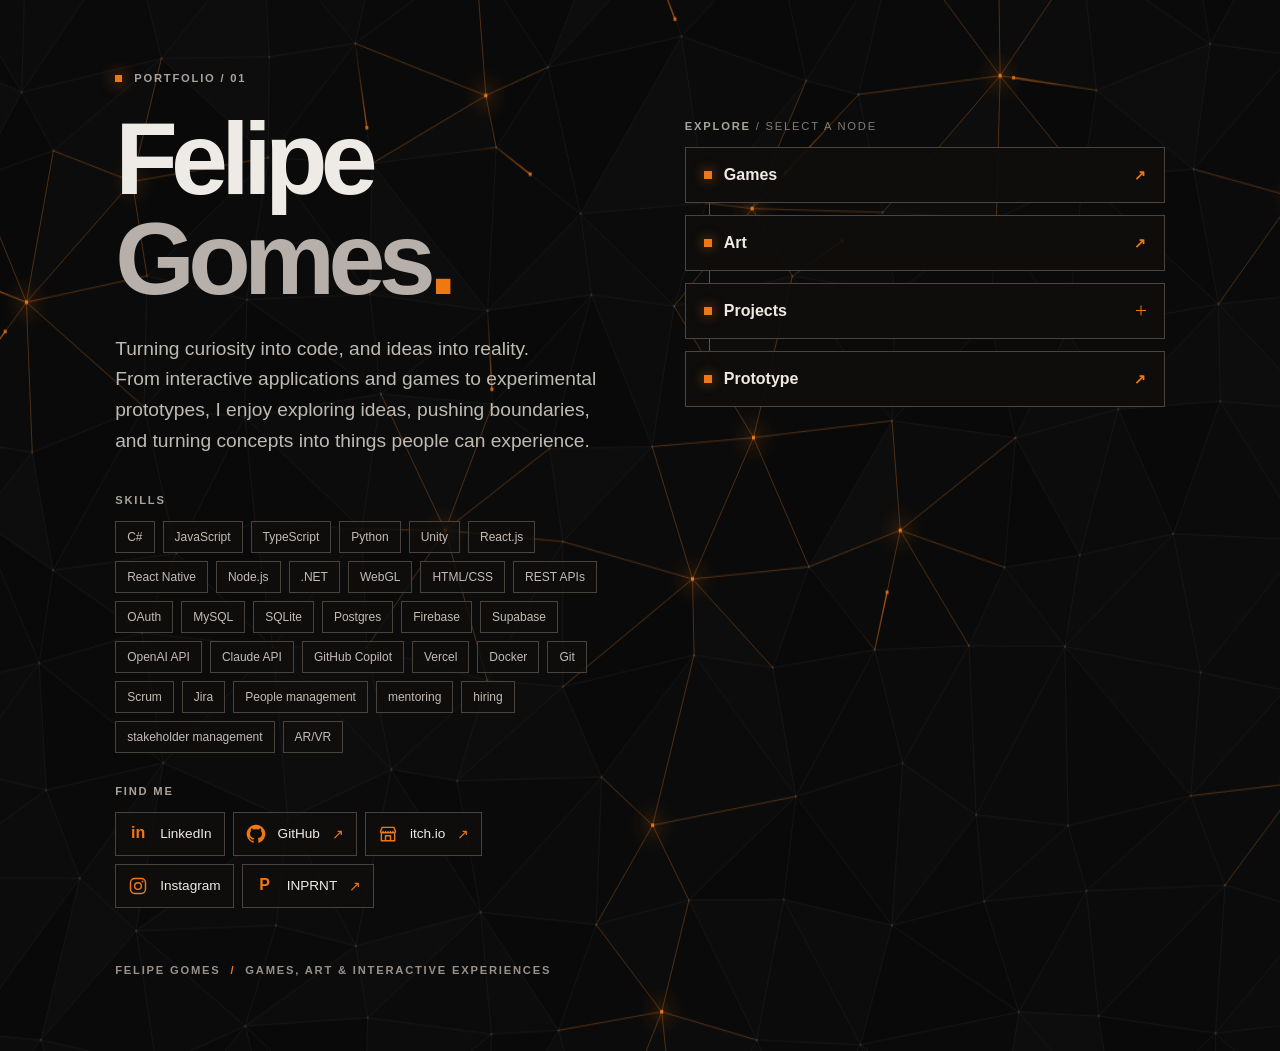
==== commit c07018a7: "Add INPRT" ====
--- a/index.html
+++ b/index.html
@@ -35,8 +35,8 @@
             <li><span class="social-link" href="https://www.linkedin.com/in/felipegml/" target="_blank" rel="noopener noreferrer"><span class="social-icon social-letters" aria-hidden="true">in</span> LinkedIn</span></li>
             <li><a class="social-link" href="https://github.com/felipegml" target="_blank" rel="noopener noreferrer"><svg class="social-icon" viewBox="0 0 24 24" aria-hidden="true"><path fill="currentColor" d="M12 .8a11.2 11.2 0 0 0-3.54 21.83c.56.1.76-.24.76-.54v-2.1c-3.12.68-3.78-1.32-3.78-1.32-.51-1.29-1.24-1.63-1.24-1.63-1.02-.7.08-.68.08-.68 1.13.08 1.72 1.16 1.72 1.16 1 1.72 2.64 1.22 3.28.93.1-.73.39-1.22.71-1.5-2.49-.28-5.1-1.24-5.1-5.54 0-1.23.43-2.24 1.15-3.02-.12-.28-.5-1.42.11-2.97 0 0 .94-.3 3.08 1.15a10.7 10.7 0 0 1 5.6 0c2.13-1.45 3.07-1.15 3.07-1.15.62 1.55.23 2.69.11 2.97.72.78 1.15 1.79 1.15 3.02 0 4.31-2.62 5.25-5.12 5.53.4.35.76 1.03.76 2.08v3.07c0 .3.2.65.77.54A11.2 11.2 0 0 0 12 .8Z"/></svg> GitHub <span class="node-arrow" aria-hidden="true">↗</span></a></li>
             <li><a class="social-link" href="https://satsuyafrango.itch.io/" target="_blank" rel="noopener noreferrer"><svg class="social-icon" viewBox="0 0 24 24" aria-hidden="true"><path d="M3 9 5 4h14l2 5M4 10v10h16V10M3 9c0 2 3 2 3 0 0 2 3 2 3 0 0 2 3 2 3 0 0 2 3 2 3 0 0 2 3 2 3 0 0 2 3 2 3 0M9 20v-6h6v6" fill="none" stroke="currentColor" stroke-linecap="round" stroke-linejoin="round" stroke-width="1.7"/></svg> itch.io <span class="node-arrow" aria-hidden="true">↗</span></a></li>
-            <li><span class="social-link" href="https://www.artstation.com/satsuyafrango" target="_blank" rel="noopener noreferrer"><span class="social-icon social-letters" aria-hidden="true">A</span> ArtStation</span></li>
             <li><span class="social-link" href="https://www.instagram.com/satsuyafrango.art/" target="_blank" rel="noopener noreferrer"><svg class="social-icon" viewBox="0 0 24 24" aria-hidden="true"><rect x="3" y="3" width="18" height="18" rx="5" fill="none" stroke="currentColor" stroke-width="1.7"/><circle cx="12" cy="12" r="4" fill="none" stroke="currentColor" stroke-width="1.7"/><circle cx="17.5" cy="6.5" r="1" fill="currentColor"/></svg> Instagram</span></li>
+            <li><a class="social-link" href="https://www.inprnt.com/gallery/satsuyafrango/" target="_blank" rel="noopener noreferrer"><span class="social-icon social-letters" aria-hidden="true">P</span> INPRNT <span class="node-arrow" aria-hidden="true">↗</span></a></li>
           </ul>
         </nav>
       </header>
@@ -55,10 +55,10 @@
                 <li><a class="node child-node" href="portfolio_placeholder.html?section=ar" data-section="ar"><span class="node-marker" aria-hidden="true"></span><span>AR</span><span class="node-arrow" aria-hidden="true">↗</span></a></li>
                 <li><a class="node child-node" href="portfolio_placeholder.html?section=vr" data-section="vr"><span class="node-marker" aria-hidden="true"></span><span>VR</span><span class="node-arrow" aria-hidden="true">↗</span></a></li>
                 <li><a class="node child-node" href="index.html#financial-app" data-section="financial-app"><span class="node-marker" aria-hidden="true"></span><span>Financial App</span><span class="node-arrow" aria-hidden="true">↗</span></a></li>
-                <li><a class="node child-node" href="portfolio_placeholder.html?section=prototype" data-section="prototype"><span class="node-marker" aria-hidden="true"></span><span>Prototype</span><span class="node-arrow" aria-hidden="true">↗</span></a></li>
               </ul>
             </div>
           </li>
+          <li><a class="node" href="portfolio_placeholder.html?section=prototype" data-section="prototype"><span class="node-marker" aria-hidden="true"></span><span>Prototype</span><span class="node-arrow" aria-hidden="true">↗</span></a></li>
         </ul>
       </nav>
       <p class="footer-note">Felipe Gomes <span aria-hidden="true">/</span> Games, art &amp; interactive experiences</p>
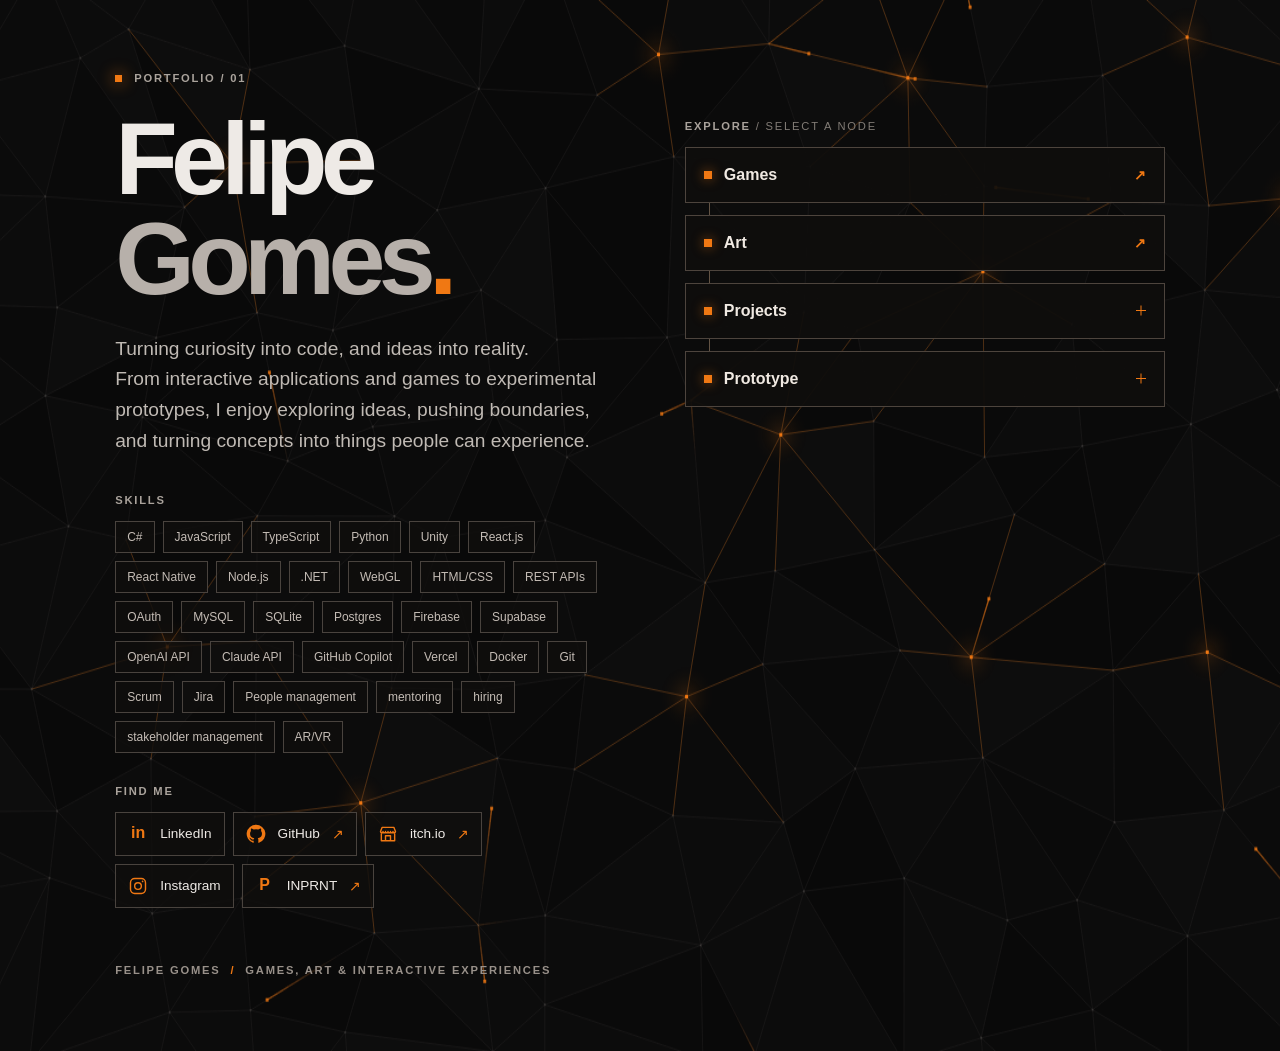
==== commit 17f5855e: "Add constellation for prototype app" ====
--- a/index.html
+++ b/index.html
@@ -7,6 +7,7 @@
   <title>Felipe Gomes | Portfolio example</title>
   <link rel="stylesheet" href="main_placeholder.css">
   <link rel="stylesheet" href="portfolio_games.css">
+  <link rel="stylesheet" href="constellation_idea.css">
 </head>
 <body data-game-embedded>
   <canvas id="grid" aria-hidden="true"></canvas>
@@ -58,7 +59,16 @@
               </ul>
             </div>
           </li>
-          <li><a class="node" href="portfolio_placeholder.html?section=prototype" data-section="prototype"><span class="node-marker" aria-hidden="true"></span><span>Prototype</span><span class="node-arrow" aria-hidden="true">↗</span></a></li>
+          <li class="project-branch">
+            <button class="node node-toggle" type="button" aria-expanded="true" aria-controls="prototype-nodes">
+              <span class="node-marker" aria-hidden="true"></span><span>Prototype</span><span class="node-plus" aria-hidden="true"></span>
+            </button>
+            <div class="child-branch" id="prototype-nodes">
+              <ul class="child-nodes">
+                <li><a class="node child-node" href="index.html#constellation-idea" data-section="constellation-idea"><span class="node-marker" aria-hidden="true"></span><span>Constellation Idea</span><span class="node-arrow" aria-hidden="true">↗</span></a></li>
+              </ul>
+            </div>
+          </li>
         </ul>
       </nav>
       <p class="footer-note">Felipe Gomes <span aria-hidden="true">/</span> Games, art &amp; interactive experiences</p>
@@ -111,6 +121,29 @@
           <div class="project-image-grid" id="project-image-grid"></div>
         </div>
       </div>
+      <div class="idea-scroll" role="region" aria-label="Constellation idea progression" tabindex="0" hidden>
+        <div class="idea-grid">
+          <article class="idea-card">
+            <h2>01 / The beginning</h2>
+            <img src="assets/apps/prototype/Idea_1.png" alt="The portfolio's interactive network background">
+            <p>While developing the portfolio background, its connected points sparked an idea: what if the network became something to explore?</p>
+          </article>
+          <article class="idea-card">
+            <h2>02 / Wired connections</h2>
+            <a class="idea-image-link" href="wired_connections.html" target="_blank" rel="noopener noreferrer" aria-label="Explore Wired Connections (opens in a new tab)">
+              <img src="assets/apps/prototype/Idea_2.png" alt="A sphere of interconnected points">
+            </a>
+            <p>This was one direction for the idea. It wasn't quite the interaction I wanted, but I liked it and would love to build something with it.</p>
+          </article>
+          <article class="idea-card">
+            <h2>03 / Constellations</h2>
+            <a class="idea-image-link" href="constellations.html" target="_blank" rel="noopener noreferrer" aria-label="Explore Constellations (opens in a new tab)">
+              <img src="assets/apps/prototype/Idea_3.png" alt="Stars connected into constellations">
+            </a>
+            <p>The idea took shape by turning the connections into stars and a constellation visualization. There are still more branches to explore.</p>
+          </article>
+        </div>
+      </div>
       <p class="footer-note">&copy; 2026 Felipe Gomes - @satsuyafrango. All rights reserved.</p>
     </section>
   </main>
--- a/main_placeholder.css
+++ b/main_placeholder.css
@@ -203,9 +203,18 @@
 
 .child-branch {
   display: grid;
+  position: relative;
   grid-template-rows: 1fr;
   opacity: 1;
   transition: grid-template-rows 300ms ease, opacity 300ms ease;
+}
+.section-nodes > li:not(:last-child) > .child-branch::before {
+  position: absolute;
+  top: 0;
+  bottom: 0;
+  left: 24px;
+  border-left: 1px solid #625344;
+  content: "";
 }
 .node-toggle[aria-expanded="false"] + .child-branch {
   grid-template-rows: 0fr;
@@ -246,6 +255,7 @@
   content: "";
 }
 .child-node { width: 170px; min-height: 50px; font-size: 0.9rem; }
+#prototype-nodes .child-node { width: 220px; }
 .child-node .node-marker { width: 6px; height: 6px; flex-basis: 6px; background: transparent; }
 
 .footer-note { grid-column: 1 / -1; margin: 54px 0 0; color: #99918a; line-height: 1.6; }
--- a/portfolio_games.css
+++ b/portfolio_games.css
@@ -86,6 +86,7 @@
   margin-top: clamp(48px, 8vh, 90px);
   align-items: start;
 }
+.project-layout[hidden] { display: none; }
 .project-copy .intro-description { margin-top: 0; white-space: pre-line; }
 .project-copy .intro-description > p { margin: 0 0 1em; }
 .project-copy .intro-description > p:last-child { margin-bottom: 0; }
--- a/constellation_idea.css
+++ b/constellation_idea.css
@@ -0,0 +1,55 @@
+.idea-scroll {
+  overflow-x: auto;
+  margin-top: clamp(48px, 8vh, 90px);
+  padding: 4px 4px 16px;
+}
+
+.idea-scroll:focus-visible, .idea-image-link:focus-visible {
+  outline: 2px solid #ffad63;
+  outline-offset: 3px;
+}
+
+.idea-grid {
+  display: grid;
+  grid-template-columns: repeat(3, minmax(240px, 1fr));
+  gap: clamp(20px, 2vw, 36px);
+}
+
+.idea-card h2 {
+  margin: 0 0 14px;
+  color: #eeeae6;
+  font-size: 1rem;
+  line-height: 1.4;
+}
+
+.idea-card img {
+  display: block;
+  width: 100%;
+  aspect-ratio: 16 / 9;
+  object-fit: cover;
+  border: 1px solid #4d443d;
+}
+
+.idea-image-link {
+  display: block;
+}
+
+.idea-image-link:hover img, .idea-image-link:focus-visible img {
+  border-color: #f07813;
+}
+
+.idea-card p {
+  margin: 16px 0 0;
+  color: #c0bab4;
+  line-height: 1.6;
+}
+
+@media (max-width: 760px) {
+  .idea-grid {
+    grid-template-columns: repeat(3, minmax(240px, 75vw));
+  }
+
+  @media (max-width: 600px) {
+    .idea-scroll { margin-top: 32px; }
+  }
+}
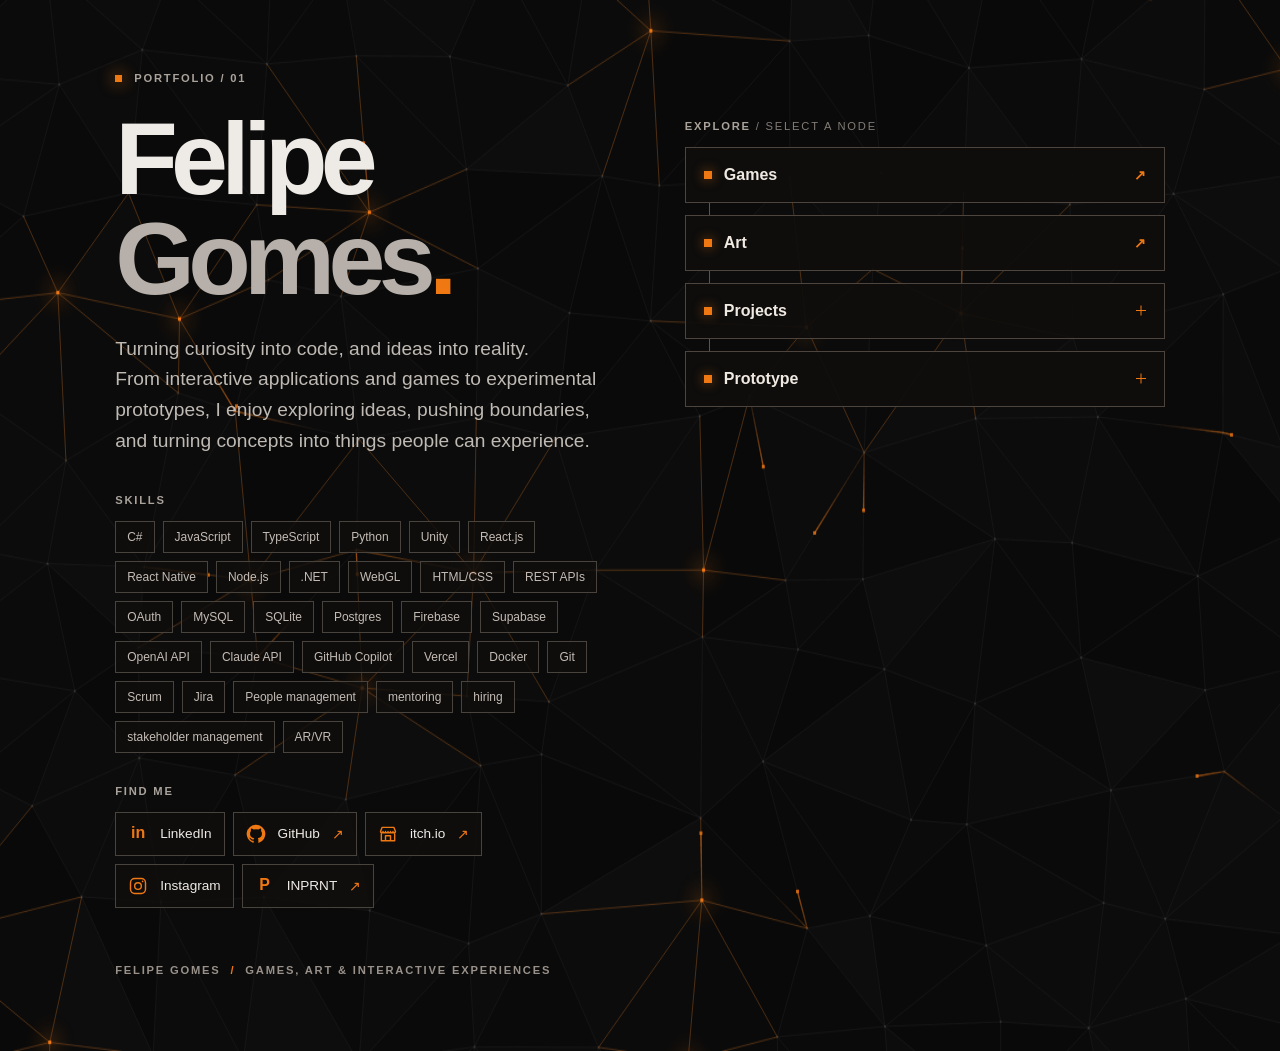
==== commit 4f62488a: "Fix layout mobile" ====
--- a/index.html
+++ b/index.html
@@ -132,6 +132,7 @@
             <h2>02 / Wired connections</h2>
             <a class="idea-image-link" href="wired_connections.html" target="_blank" rel="noopener noreferrer" aria-label="Explore Wired Connections (opens in a new tab)">
               <img src="assets/apps/prototype/Idea_2.png" alt="A sphere of interconnected points">
+              <span class="idea-image-label" aria-hidden="true">Click or tap to explore</span>
             </a>
             <p>This was one direction for the idea. It wasn't quite the interaction I wanted, but I liked it and would love to build something with it.</p>
           </article>
@@ -139,6 +140,7 @@
             <h2>03 / Constellations</h2>
             <a class="idea-image-link" href="constellations.html" target="_blank" rel="noopener noreferrer" aria-label="Explore Constellations (opens in a new tab)">
               <img src="assets/apps/prototype/Idea_3.png" alt="Stars connected into constellations">
+              <span class="idea-image-label" aria-hidden="true">Click or tap to explore</span>
             </a>
             <p>The idea took shape by turning the connections into stars and a constellation visualization. There are still more branches to explore.</p>
           </article>
--- a/constellation_idea.css
+++ b/constellation_idea.css
@@ -31,7 +31,20 @@
 }
 
 .idea-image-link {
+  position: relative;
   display: block;
+}
+
+.idea-image-label {
+  position: absolute;
+  right: 1px;
+  bottom: 1px;
+  left: 1px;
+  padding: 10px 12px;
+  background: rgba(15, 14, 13, 0.85);
+  color: #eeeae6;
+  font-size: 0.85rem;
+  text-align: center;
 }
 
 .idea-image-link:hover img, .idea-image-link:focus-visible img {
@@ -53,3 +66,8 @@
     .idea-scroll { margin-top: 32px; }
   }
 }
+
+@media (max-width: 760px) and (orientation: portrait) {
+  .idea-scroll { overflow-x: visible; }
+  .idea-grid { grid-template-columns: minmax(0, 1fr); }
+}
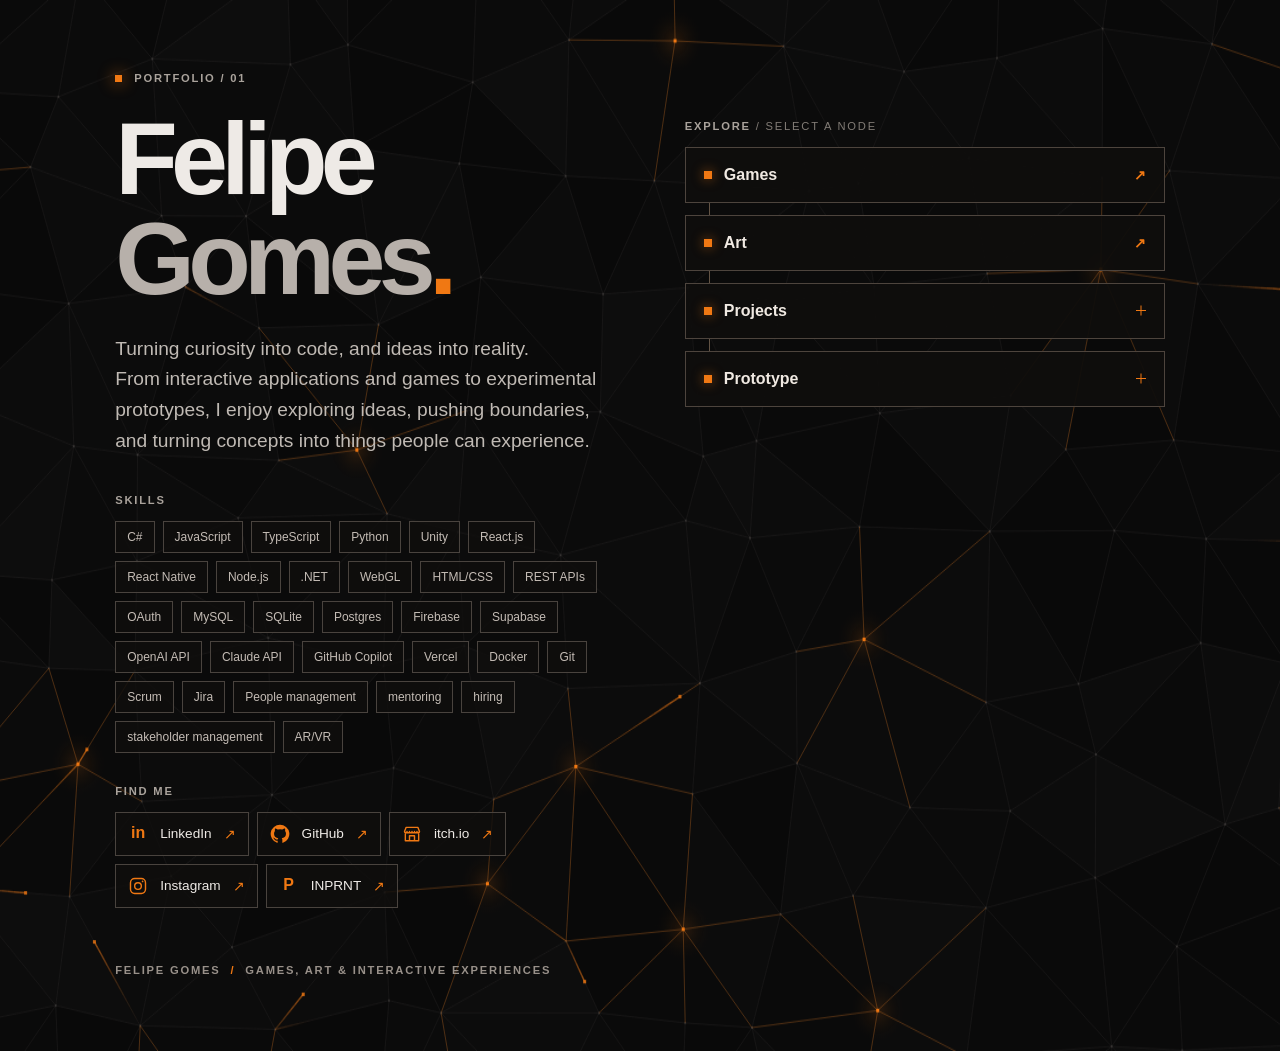
==== commit c8ec8a53: "Update link social media" ====
--- a/index.html
+++ b/index.html
@@ -33,10 +33,10 @@
         <nav class="social-links" aria-label="Social profiles">
           <p class="section-label">Find me</p>
           <ul>
-            <li><span class="social-link" href="https://www.linkedin.com/in/felipegml/" target="_blank" rel="noopener noreferrer"><span class="social-icon social-letters" aria-hidden="true">in</span> LinkedIn</span></li>
+            <li><a class="social-link" href="https://www.linkedin.com/in/felipegml/" target="_blank" rel="noopener noreferrer"><span class="social-icon social-letters" aria-hidden="true">in</span> LinkedIn <span class="node-arrow" aria-hidden="true">↗</span></a></li>
             <li><a class="social-link" href="https://github.com/felipegml" target="_blank" rel="noopener noreferrer"><svg class="social-icon" viewBox="0 0 24 24" aria-hidden="true"><path fill="currentColor" d="M12 .8a11.2 11.2 0 0 0-3.54 21.83c.56.1.76-.24.76-.54v-2.1c-3.12.68-3.78-1.32-3.78-1.32-.51-1.29-1.24-1.63-1.24-1.63-1.02-.7.08-.68.08-.68 1.13.08 1.72 1.16 1.72 1.16 1 1.72 2.64 1.22 3.28.93.1-.73.39-1.22.71-1.5-2.49-.28-5.1-1.24-5.1-5.54 0-1.23.43-2.24 1.15-3.02-.12-.28-.5-1.42.11-2.97 0 0 .94-.3 3.08 1.15a10.7 10.7 0 0 1 5.6 0c2.13-1.45 3.07-1.15 3.07-1.15.62 1.55.23 2.69.11 2.97.72.78 1.15 1.79 1.15 3.02 0 4.31-2.62 5.25-5.12 5.53.4.35.76 1.03.76 2.08v3.07c0 .3.2.65.77.54A11.2 11.2 0 0 0 12 .8Z"/></svg> GitHub <span class="node-arrow" aria-hidden="true">↗</span></a></li>
             <li><a class="social-link" href="https://satsuyafrango.itch.io/" target="_blank" rel="noopener noreferrer"><svg class="social-icon" viewBox="0 0 24 24" aria-hidden="true"><path d="M3 9 5 4h14l2 5M4 10v10h16V10M3 9c0 2 3 2 3 0 0 2 3 2 3 0 0 2 3 2 3 0 0 2 3 2 3 0 0 2 3 2 3 0 0 2 3 2 3 0M9 20v-6h6v6" fill="none" stroke="currentColor" stroke-linecap="round" stroke-linejoin="round" stroke-width="1.7"/></svg> itch.io <span class="node-arrow" aria-hidden="true">↗</span></a></li>
-            <li><span class="social-link" href="https://www.instagram.com/satsuyafrango.art/" target="_blank" rel="noopener noreferrer"><svg class="social-icon" viewBox="0 0 24 24" aria-hidden="true"><rect x="3" y="3" width="18" height="18" rx="5" fill="none" stroke="currentColor" stroke-width="1.7"/><circle cx="12" cy="12" r="4" fill="none" stroke="currentColor" stroke-width="1.7"/><circle cx="17.5" cy="6.5" r="1" fill="currentColor"/></svg> Instagram</span></li>
+            <li><a class="social-link" href="https://www.instagram.com/satsuyafrango.art/" target="_blank" rel="noopener noreferrer"><svg class="social-icon" viewBox="0 0 24 24" aria-hidden="true"><rect x="3" y="3" width="18" height="18" rx="5" fill="none" stroke="currentColor" stroke-width="1.7"/><circle cx="12" cy="12" r="4" fill="none" stroke="currentColor" stroke-width="1.7"/><circle cx="17.5" cy="6.5" r="1" fill="currentColor"/></svg> Instagram <span class="node-arrow" aria-hidden="true">↗</span></a></li>
             <li><a class="social-link" href="https://www.inprnt.com/gallery/satsuyafrango/" target="_blank" rel="noopener noreferrer"><span class="social-icon social-letters" aria-hidden="true">P</span> INPRNT <span class="node-arrow" aria-hidden="true">↗</span></a></li>
           </ul>
         </nav>
